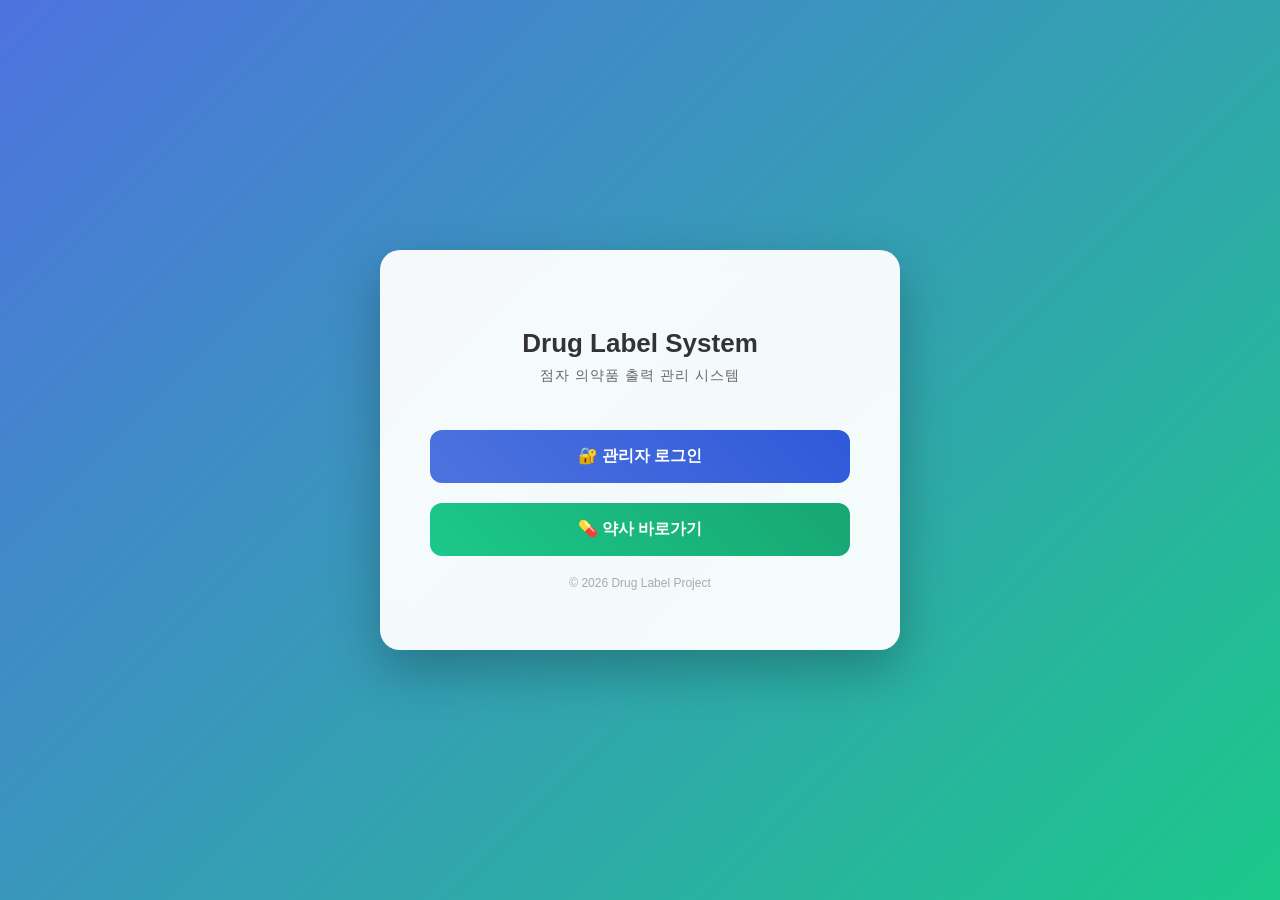
==== templates/index.html @ 6195b961 "MVP 단계 마무리" ====
<!DOCTYPE html>
<html lang="ko">
<head>
<meta charset="UTF-8">
<title>Drug Label System</title>

<style>
body {
    margin: 0;
    font-family: 'Pretendard', 'Segoe UI', sans-serif;
    background: linear-gradient(135deg, #4e73df, #1cc88a);
    display: flex;
    justify-content: center;
    align-items: center;
    height: 100vh;
    color: #333;
}

.container {
    background: rgba(255,255,255,0.95);
    padding: 60px 50px;
    border-radius: 20px;
    box-shadow: 0 20px 50px rgba(0,0,0,0.25);
    text-align: center;
    width: 420px;
    backdrop-filter: blur(10px);
}

h1 {
    margin-bottom: 8px;
    font-size: 26px;
    font-weight: 700;
}

.subtitle {
    margin-bottom: 45px;
    font-size: 14px;
    color: #666;
    letter-spacing: 1px;
}

.btn {
    display: block;
    width: 100%;
    padding: 16px;
    margin-bottom: 20px;
    border: none;
    border-radius: 12px;
    font-size: 16px;
    font-weight: 600;
    cursor: pointer;
    transition: all 0.25s ease;
}

.admin-btn {
    background: linear-gradient(45deg, #4e73df, #2e59d9);
    color: white;
}

.admin-btn:hover {
    transform: translateY(-3px);
    box-shadow: 0 10px 20px rgba(0,0,0,0.2);
}

.pharmacy-btn {
    background: linear-gradient(45deg, #1cc88a, #17a673);
    color: white;
}

.pharmacy-btn:hover {
    transform: translateY(-3px);
    box-shadow: 0 10px 20px rgba(0,0,0,0.2);
}

.footer {
    margin-top: 20px;
    font-size: 12px;
    color: #aaa;
}
</style>
</head>

<body>

<div class="container">
    <h1>Drug Label System</h1>
    <div class="subtitle">점자 의약품 출력 관리 시스템</div>

    <button class="btn admin-btn"
        onclick="location.href='/login'">
        🔐 관리자 로그인
    </button>

    <button class="btn pharmacy-btn"
        onclick="location.href='/pharmacy'">
        💊 약사 바로가기
    </button>

    <div class="footer">
        © 2026 Drug Label Project
    </div>
</div>

</body>
</html>
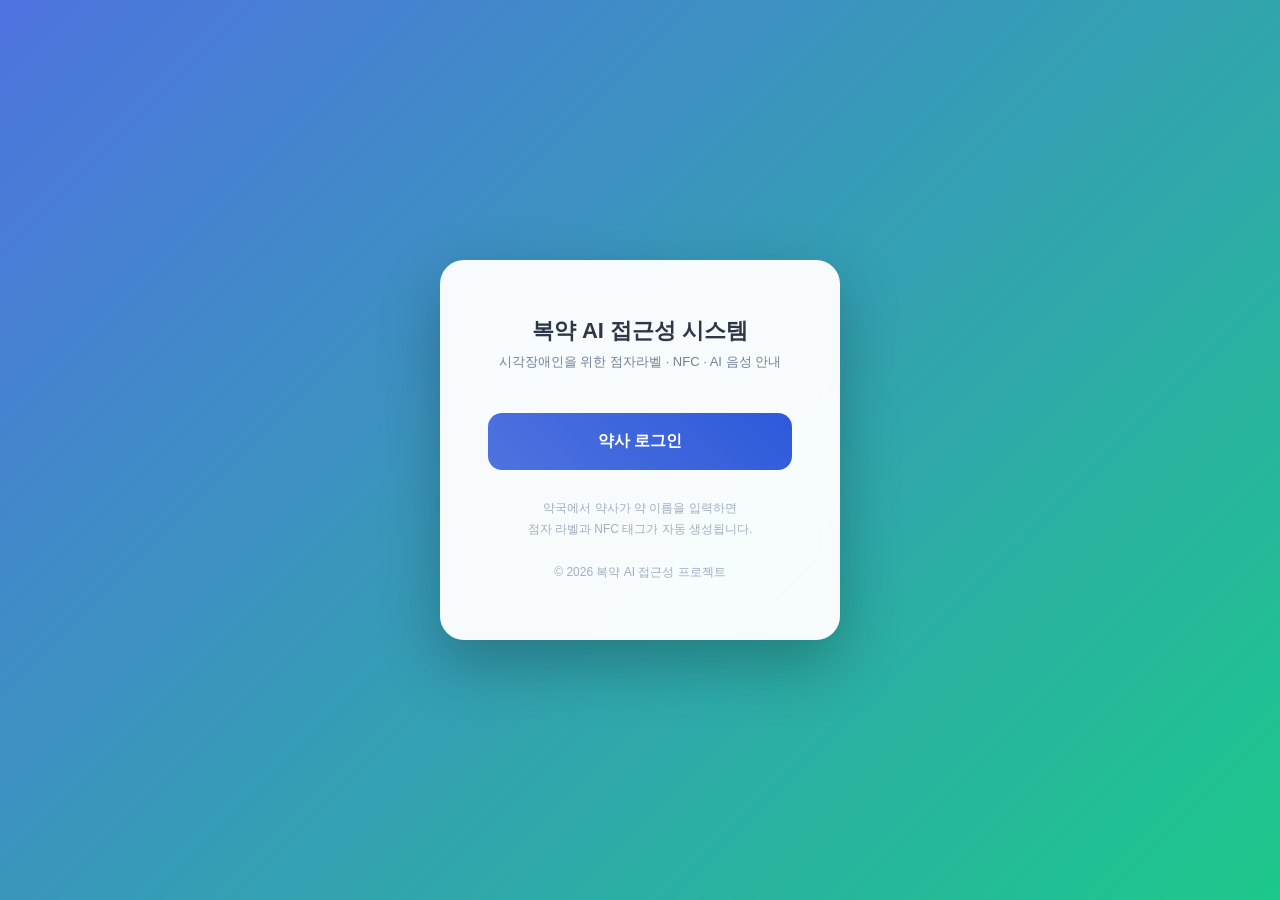
==== commit 07b63df4: "초기 커밋: 시각장애인 복약 AI 접근성 시스템 주요 기능: - 단일약 검색: 식약처 API 스마트 폴백 검색 (완전일치 → 접미사 제거 → 성분명) - 단일약 수동입력: 검색 실" ====
--- a/templates/index.html
+++ b/templates/index.html
@@ -1,105 +1,95 @@
-<!DOCTYPE html>
-<html lang="ko">
-<head>
-<meta charset="UTF-8">
-<title>Drug Label System</title>
-
-<style>
-body {
-    margin: 0;
-    font-family: 'Pretendard', 'Segoe UI', sans-serif;
-    background: linear-gradient(135deg, #4e73df, #1cc88a);
-    display: flex;
-    justify-content: center;
-    align-items: center;
-    height: 100vh;
-    color: #333;
-}
-
-.container {
-    background: rgba(255,255,255,0.95);
-    padding: 60px 50px;
-    border-radius: 20px;
-    box-shadow: 0 20px 50px rgba(0,0,0,0.25);
-    text-align: center;
-    width: 420px;
-    backdrop-filter: blur(10px);
-}
-
-h1 {
-    margin-bottom: 8px;
-    font-size: 26px;
-    font-weight: 700;
-}
-
-.subtitle {
-    margin-bottom: 45px;
-    font-size: 14px;
-    color: #666;
-    letter-spacing: 1px;
-}
-
-.btn {
-    display: block;
-    width: 100%;
-    padding: 16px;
-    margin-bottom: 20px;
-    border: none;
-    border-radius: 12px;
-    font-size: 16px;
-    font-weight: 600;
-    cursor: pointer;
-    transition: all 0.25s ease;
-}
-
-.admin-btn {
-    background: linear-gradient(45deg, #4e73df, #2e59d9);
-    color: white;
-}
-
-.admin-btn:hover {
-    transform: translateY(-3px);
-    box-shadow: 0 10px 20px rgba(0,0,0,0.2);
-}
-
-.pharmacy-btn {
-    background: linear-gradient(45deg, #1cc88a, #17a673);
-    color: white;
-}
-
-.pharmacy-btn:hover {
-    transform: translateY(-3px);
-    box-shadow: 0 10px 20px rgba(0,0,0,0.2);
-}
-
-.footer {
-    margin-top: 20px;
-    font-size: 12px;
-    color: #aaa;
-}
-</style>
-</head>
-
-<body>
-
-<div class="container">
-    <h1>Drug Label System</h1>
-    <div class="subtitle">점자 의약품 출력 관리 시스템</div>
-
-    <button class="btn admin-btn"
-        onclick="location.href='/login'">
-        🔐 관리자 로그인
-    </button>
-
-    <button class="btn pharmacy-btn"
-        onclick="location.href='/pharmacy'">
-        💊 약사 바로가기
-    </button>
-
-    <div class="footer">
-        © 2026 Drug Label Project
-    </div>
-</div>
-
-</body>
-</html>+<!DOCTYPE html>
+<html lang="ko">
+<head>
+<meta charset="UTF-8">
+<meta name="viewport" content="width=device-width, initial-scale=1.0">
+<title>시각장애인 복약 AI 접근성 시스템</title>
+<style>
+*, *::before, *::after { box-sizing: border-box; margin: 0; padding: 0; }
+
+body {
+    font-family: 'Pretendard', 'Segoe UI', sans-serif;
+    background: linear-gradient(135deg, #4e73df, #1cc88a);
+    display: flex;
+    justify-content: center;
+    align-items: center;
+    height: 100vh;
+    color: #333;
+}
+
+.container {
+    background: rgba(255,255,255,0.96);
+    padding: 56px 48px;
+    border-radius: 24px;
+    box-shadow: 0 24px 60px rgba(0,0,0,0.25);
+    text-align: center;
+    width: 400px;
+    backdrop-filter: blur(10px);
+}
+
+h1 {
+    font-size: 22px;
+    font-weight: 800;
+    margin-bottom: 6px;
+    color: #2d3748;
+}
+
+.subtitle {
+    font-size: 13px;
+    color: #718096;
+    margin-bottom: 40px;
+    line-height: 1.6;
+}
+
+.btn {
+    display: block;
+    width: 100%;
+    padding: 18px;
+    margin-bottom: 16px;
+    border: none;
+    border-radius: 14px;
+    font-size: 16px;
+    font-weight: 700;
+    cursor: pointer;
+    transition: all 0.25s ease;
+    text-decoration: none;
+    color: white;
+}
+
+.btn-pharmacist {
+    background: linear-gradient(45deg, #4e73df, #2e59d9);
+}
+.btn-pharmacist:hover {
+    transform: translateY(-3px);
+    box-shadow: 0 12px 24px rgba(78,115,223,0.35);
+}
+
+.footer {
+    margin-top: 28px;
+    font-size: 12px;
+    color: #a0aec0;
+    line-height: 1.8;
+}
+</style>
+</head>
+<body>
+
+<div class="container">
+    <h1>복약 AI 접근성 시스템</h1>
+    <div class="subtitle">
+        시각장애인을 위한 점자라벨 · NFC · AI 음성 안내
+    </div>
+
+    <a href="/login" class="btn btn-pharmacist">
+        약사 로그인
+    </a>
+
+    <div class="footer">
+        약국에서 약사가 약 이름을 입력하면<br>
+        점자 라벨과 NFC 태그가 자동 생성됩니다.<br><br>
+        © 2026 복약 AI 접근성 프로젝트
+    </div>
+</div>
+
+</body>
+</html>
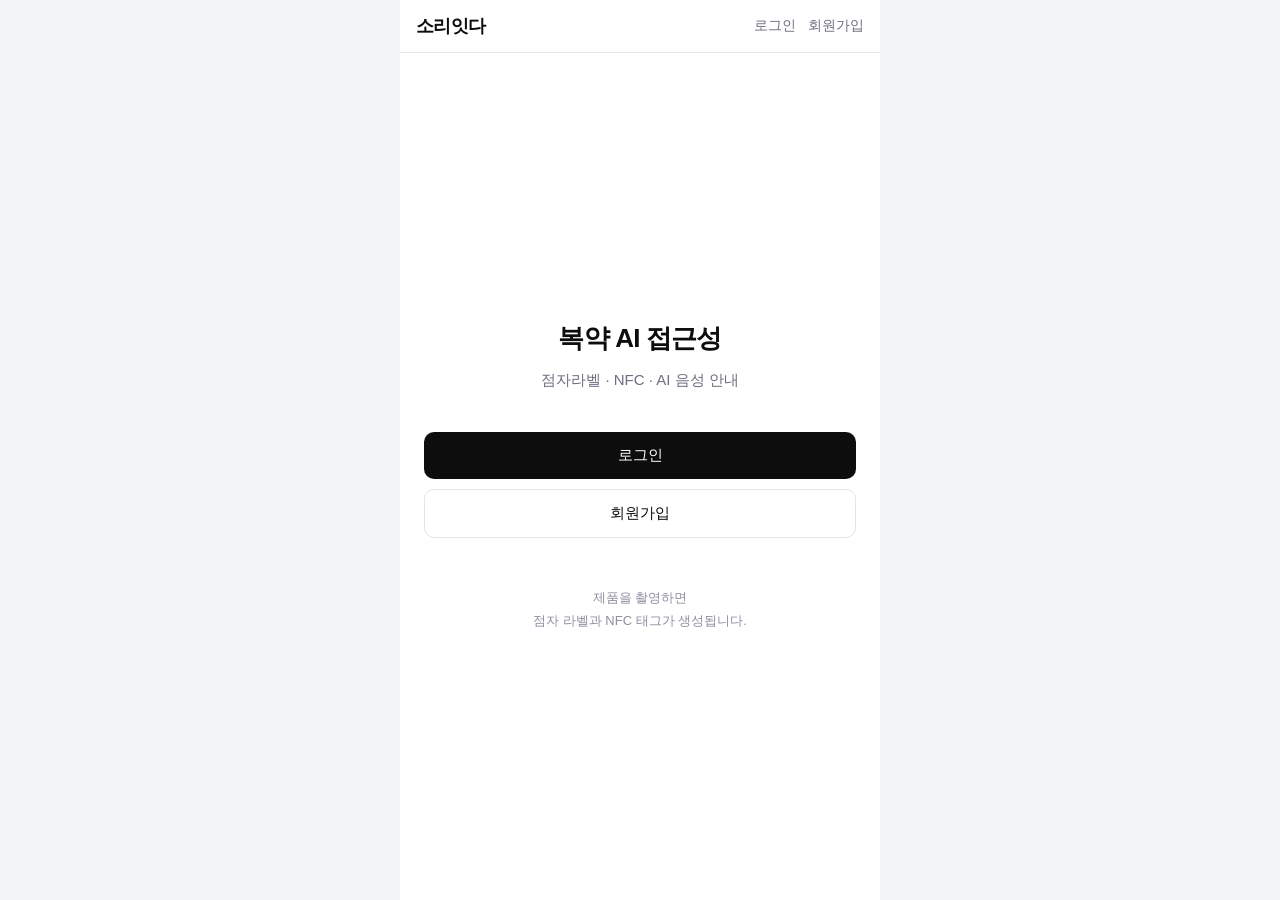
==== commit 2ef8686f: "소리잇다 v2: 촬영 식별·음성 확인·회원가입 및 UI 개선 카메라 촬영으로 약품/화장품을 식별하고 TTS·음성 확인 후 점자/NFC를 출력하는 흐름을 추가하고, 약국 용어 대신 " ====
--- a/templates/index.html
+++ b/templates/index.html
@@ -3,92 +3,152 @@
 <head>
 <meta charset="UTF-8">
 <meta name="viewport" content="width=device-width, initial-scale=1.0">
-<title>시각장애인 복약 AI 접근성 시스템</title>
+<title>소리잇다</title>
 <style>
 *, *::before, *::after { box-sizing: border-box; margin: 0; padding: 0; }
 
 body {
-    font-family: 'Pretendard', 'Segoe UI', sans-serif;
-    background: linear-gradient(135deg, #4e73df, #1cc88a);
-    display: flex;
-    justify-content: center;
-    align-items: center;
-    height: 100vh;
-    color: #333;
+    font-family: -apple-system, BlinkMacSystemFont, 'Segoe UI', 'Pretendard', sans-serif;
+    background: #f3f4f6;
+    color: #0d0d0d;
+    min-height: 100vh;
+    -webkit-font-smoothing: antialiased;
 }
 
-.container {
-    background: rgba(255,255,255,0.96);
-    padding: 56px 48px;
-    border-radius: 24px;
-    box-shadow: 0 24px 60px rgba(0,0,0,0.25);
+.app-shell {
+    max-width: 480px;
+    min-height: 100vh;
+    margin: 0 auto;
+    background: #ffffff;
+    display: flex;
+    flex-direction: column;
+}
+
+.topbar {
+    border-bottom: 1px solid #e5e5e5;
+    padding: 14px 16px;
+    display: flex;
+    justify-content: space-between;
+    align-items: center;
+}
+
+.logo {
+    font-size: 18px;
+    font-weight: 700;
+    letter-spacing: -0.03em;
+}
+
+.topbar-links {
+    display: flex;
+    gap: 12px;
+    font-size: 14px;
+}
+
+.topbar-links a {
+    color: #6e6e80;
+    text-decoration: none;
+}
+.topbar-links a:hover { color: #0d0d0d; }
+
+main {
+    flex: 1;
+    display: flex;
+    flex-direction: column;
+    align-items: center;
+    justify-content: center;
+    padding: 48px 24px;
     text-align: center;
-    width: 400px;
-    backdrop-filter: blur(10px);
 }
 
 h1 {
-    font-size: 22px;
-    font-weight: 800;
-    margin-bottom: 6px;
-    color: #2d3748;
+    font-size: 26px;
+    font-weight: 600;
+    letter-spacing: -0.03em;
+    margin-bottom: 12px;
 }
 
 .subtitle {
-    font-size: 13px;
-    color: #718096;
+    font-size: 15px;
+    color: #6e6e80;
+    line-height: 1.6;
     margin-bottom: 40px;
-    line-height: 1.6;
+}
+
+.actions {
+    width: 100%;
+    display: flex;
+    flex-direction: column;
+    gap: 10px;
 }
 
 .btn {
     display: block;
     width: 100%;
-    padding: 18px;
-    margin-bottom: 16px;
+    padding: 14px;
+    background: #0d0d0d;
+    color: #fff;
     border: none;
-    border-radius: 14px;
-    font-size: 16px;
-    font-weight: 700;
+    border-radius: 10px;
+    font-size: 15px;
+    font-weight: 500;
     cursor: pointer;
-    transition: all 0.25s ease;
     text-decoration: none;
-    color: white;
+    text-align: center;
+    transition: background 0.15s;
 }
+.btn:hover { background: #333; }
 
-.btn-pharmacist {
-    background: linear-gradient(45deg, #4e73df, #2e59d9);
+.btn-outline {
+    display: block;
+    width: 100%;
+    padding: 14px;
+    background: #fff;
+    color: #0d0d0d;
+    border: 1px solid #e5e5e5;
+    border-radius: 10px;
+    font-size: 15px;
+    font-weight: 500;
+    text-decoration: none;
+    text-align: center;
+    transition: background 0.15s;
 }
-.btn-pharmacist:hover {
-    transform: translateY(-3px);
-    box-shadow: 0 12px 24px rgba(78,115,223,0.35);
-}
+.btn-outline:hover { background: #fafafa; }
 
 .footer {
-    margin-top: 28px;
-    font-size: 12px;
-    color: #a0aec0;
+    margin-top: 48px;
+    font-size: 13px;
+    color: #8e8ea0;
     line-height: 1.8;
 }
 </style>
 </head>
 <body>
 
-<div class="container">
-    <h1>복약 AI 접근성 시스템</h1>
-    <div class="subtitle">
-        시각장애인을 위한 점자라벨 · NFC · AI 음성 안내
+<div class="app-shell">
+    <div class="topbar">
+        <div class="logo">소리잇다</div>
+        <div class="topbar-links">
+            <a href="/login">로그인</a>
+            <a href="/register">회원가입</a>
+        </div>
     </div>
 
-    <a href="/login" class="btn btn-pharmacist">
-        약사 로그인
-    </a>
+    <main>
+        <h1>복약 AI 접근성</h1>
+        <p class="subtitle">
+            점자라벨 · NFC · AI 음성 안내
+        </p>
 
-    <div class="footer">
-        약국에서 약사가 약 이름을 입력하면<br>
-        점자 라벨과 NFC 태그가 자동 생성됩니다.<br><br>
-        © 2026 복약 AI 접근성 프로젝트
-    </div>
+        <div class="actions">
+            <a href="/login" class="btn">로그인</a>
+            <a href="/register" class="btn-outline">회원가입</a>
+        </div>
+
+        <div class="footer">
+            제품을 촬영하면<br>
+            점자 라벨과 NFC 태그가 생성됩니다.
+        </div>
+    </main>
 </div>
 
 </body>
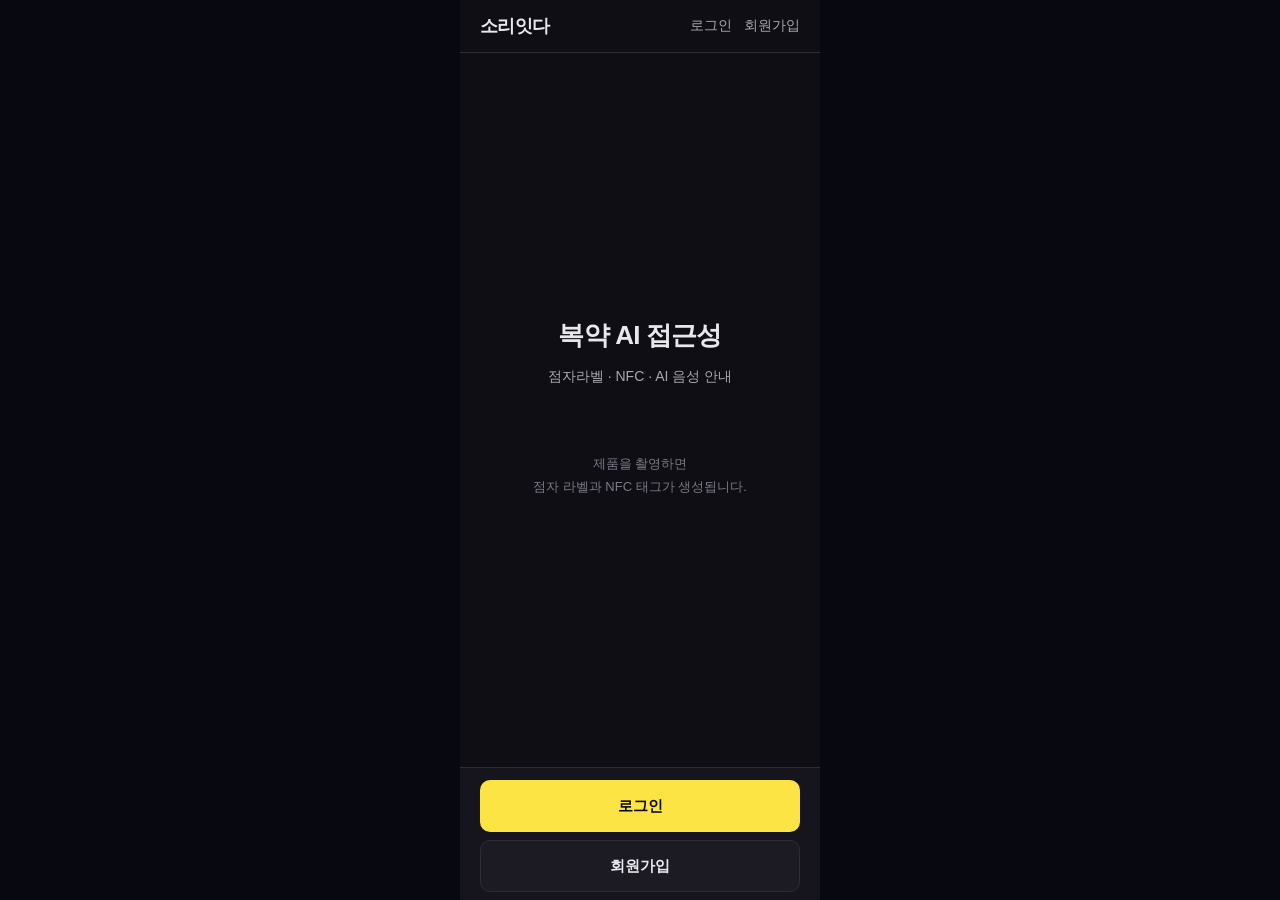
==== commit 1e7aef20: "제안서 기준 다크테마 UI와 하단 CTA 레이아웃 적용 공통 theme.css를 추가하고 전 페이지에 고대비 다크테마, Primary/Accent 컬러, Navigation→Con" ====
--- a/templates/index.html
+++ b/templates/index.html
@@ -4,151 +4,40 @@
 <meta charset="UTF-8">
 <meta name="viewport" content="width=device-width, initial-scale=1.0">
 <title>소리잇다</title>
-<style>
-*, *::before, *::after { box-sizing: border-box; margin: 0; padding: 0; }
-
-body {
-    font-family: -apple-system, BlinkMacSystemFont, 'Segoe UI', 'Pretendard', sans-serif;
-    background: #f3f4f6;
-    color: #0d0d0d;
-    min-height: 100vh;
-    -webkit-font-smoothing: antialiased;
-}
-
-.app-shell {
-    max-width: 480px;
-    min-height: 100vh;
-    margin: 0 auto;
-    background: #ffffff;
-    display: flex;
-    flex-direction: column;
-}
-
-.topbar {
-    border-bottom: 1px solid #e5e5e5;
-    padding: 14px 16px;
-    display: flex;
-    justify-content: space-between;
-    align-items: center;
-}
-
-.logo {
-    font-size: 18px;
-    font-weight: 700;
-    letter-spacing: -0.03em;
-}
-
-.topbar-links {
-    display: flex;
-    gap: 12px;
-    font-size: 14px;
-}
-
-.topbar-links a {
-    color: #6e6e80;
-    text-decoration: none;
-}
-.topbar-links a:hover { color: #0d0d0d; }
-
-main {
-    flex: 1;
-    display: flex;
-    flex-direction: column;
-    align-items: center;
-    justify-content: center;
-    padding: 48px 24px;
-    text-align: center;
-}
-
-h1 {
-    font-size: 26px;
-    font-weight: 600;
-    letter-spacing: -0.03em;
-    margin-bottom: 12px;
-}
-
-.subtitle {
-    font-size: 15px;
-    color: #6e6e80;
-    line-height: 1.6;
-    margin-bottom: 40px;
-}
-
-.actions {
-    width: 100%;
-    display: flex;
-    flex-direction: column;
-    gap: 10px;
-}
-
-.btn {
-    display: block;
-    width: 100%;
-    padding: 14px;
-    background: #0d0d0d;
-    color: #fff;
-    border: none;
-    border-radius: 10px;
-    font-size: 15px;
-    font-weight: 500;
-    cursor: pointer;
-    text-decoration: none;
-    text-align: center;
-    transition: background 0.15s;
-}
-.btn:hover { background: #333; }
-
-.btn-outline {
-    display: block;
-    width: 100%;
-    padding: 14px;
-    background: #fff;
-    color: #0d0d0d;
-    border: 1px solid #e5e5e5;
-    border-radius: 10px;
-    font-size: 15px;
-    font-weight: 500;
-    text-decoration: none;
-    text-align: center;
-    transition: background 0.15s;
-}
-.btn-outline:hover { background: #fafafa; }
-
-.footer {
-    margin-top: 48px;
-    font-size: 13px;
-    color: #8e8ea0;
-    line-height: 1.8;
-}
-</style>
+<link rel="stylesheet" href="/static/css/theme.css">
 </head>
 <body>
 
 <div class="app-shell">
-    <div class="topbar">
+    <header class="app-header">
         <div class="logo">소리잇다</div>
         <div class="topbar-links">
             <a href="/login">로그인</a>
             <a href="/register">회원가입</a>
         </div>
-    </div>
+    </header>
 
-    <main>
+    <main class="hero-main">
         <h1>복약 AI 접근성</h1>
         <p class="subtitle">
             점자라벨 · NFC · AI 음성 안내
         </p>
-
-        <div class="actions">
-            <a href="/login" class="btn">로그인</a>
-            <a href="/register" class="btn-outline">회원가입</a>
-        </div>
-
-        <div class="footer">
+        <p class="footer-note">
             제품을 촬영하면<br>
             점자 라벨과 NFC 태그가 생성됩니다.
+        </p>
+    </main>
+
+    <footer class="bottom-dock">
+        <div class="cta-zone">
+            <div class="cta-row">
+                <a href="/login" class="btn btn-accent btn-link">로그인</a>
+            </div>
+            <div class="cta-row">
+                <a href="/register" class="btn btn-secondary btn-link">회원가입</a>
+            </div>
         </div>
-    </main>
+    </footer>
 </div>
 
 </body>
--- a/static/css/theme.css
+++ b/static/css/theme.css
@@ -0,0 +1,356 @@
+/* 소리잇다 — 다크테마 · 고대비 (제안서 기준) */
+
+:root {
+    --gray-000: #0f0e15;
+    --gray-010: #16151e;
+    --gray-020: #1c1b24;
+    --gray-030: #232228;
+    --gray-040: #2e2d36;
+    --gray-050: #3a3944;
+    --gray-060: #52515c;
+    --gray-070: #7a7985;
+    --gray-080: #a8a7b0;
+    --gray-090: #e8e8ec;
+
+    --primary: #1f57e7;
+    --primary-hover: #1848c4;
+    --secondary: #ffffff;
+    --accent: #fce444;
+    --accent-text: #0f0e15;
+
+    --danger: #f87171;
+    --success: #4ade80;
+
+    --bg: var(--gray-000);
+    --page-bg: #080810;
+    --surface: var(--gray-020);
+    --surface-raised: var(--gray-030);
+    --border: var(--gray-040);
+    --text: var(--gray-090);
+    --text-secondary: var(--gray-080);
+    --text-muted: var(--gray-070);
+
+    --shell-width: 360px;
+    --radius: 10px;
+    --dock-height: 160px;
+    --focus-ring: 0 0 0 3px rgba(31, 87, 231, 0.55);
+}
+
+*, *::before, *::after { box-sizing: border-box; margin: 0; padding: 0; }
+
+body {
+    font-family: -apple-system, BlinkMacSystemFont, 'Segoe UI', 'Pretendard', sans-serif;
+    background: var(--page-bg);
+    min-height: 100vh;
+    color: var(--text);
+    -webkit-font-smoothing: antialiased;
+}
+
+a { color: var(--primary); }
+a:focus-visible { outline: none; box-shadow: var(--focus-ring); border-radius: 4px; }
+
+.app-shell {
+    max-width: var(--shell-width);
+    min-height: 100vh;
+    margin: 0 auto;
+    background: var(--bg);
+    display: flex;
+    flex-direction: column;
+    position: relative;
+}
+
+/* ── Navigation ── */
+.app-header,
+.topbar {
+    background: var(--bg);
+    border-bottom: 1px solid var(--border);
+    padding: 14px 20px;
+    display: flex;
+    justify-content: space-between;
+    align-items: center;
+    position: sticky;
+    top: 0;
+    z-index: 20;
+    flex-shrink: 0;
+}
+
+.logo {
+    font-size: 18px;
+    font-weight: 700;
+    letter-spacing: -0.03em;
+    color: var(--text);
+    text-decoration: none;
+}
+
+.header-link,
+.logout-btn,
+.topbar a.link {
+    background: transparent;
+    border: none;
+    color: var(--text-secondary);
+    padding: 6px 0;
+    font-size: 14px;
+    text-decoration: none;
+    cursor: pointer;
+}
+.header-link:hover,
+.logout-btn:hover,
+.topbar a.link:hover { color: var(--text); }
+
+.topbar-links {
+    display: flex;
+    gap: 12px;
+    font-size: 14px;
+}
+.topbar-links a {
+    color: var(--text-secondary);
+    text-decoration: none;
+}
+.topbar-links a:hover { color: var(--text); }
+
+/* ── Contents ── */
+.app-main,
+main.app-main {
+    flex: 1;
+    display: flex;
+    flex-direction: column;
+    overflow-y: auto;
+    padding-bottom: var(--dock-height);
+}
+
+.page-section {
+    padding: 20px;
+}
+
+.page-section h1,
+.page-section h2 {
+    font-size: 20px;
+    font-weight: 600;
+    letter-spacing: -0.02em;
+    margin-bottom: 8px;
+    color: var(--text);
+}
+
+.page-desc,
+.card-desc,
+.desc,
+.subtitle {
+    font-size: 14px;
+    color: var(--text-secondary);
+    line-height: 1.6;
+    margin-bottom: 16px;
+}
+
+/* ── Forms ── */
+label,
+.field-label {
+    display: block;
+    font-size: 13px;
+    font-weight: 500;
+    color: var(--text-secondary);
+    margin-bottom: 6px;
+}
+
+.field { margin-bottom: 16px; }
+
+input[type="text"],
+input[type="password"],
+input[type="number"],
+input[type="email"],
+textarea,
+.search-input,
+.field-input {
+    width: 100%;
+    padding: 12px 14px;
+    border: 1px solid var(--border);
+    border-radius: var(--radius);
+    font-size: 15px;
+    outline: none;
+    background: var(--surface);
+    color: var(--text);
+    font-family: inherit;
+    transition: border-color 0.15s;
+}
+input::placeholder,
+textarea::placeholder { color: var(--text-muted); }
+input:focus,
+textarea:focus {
+    border-color: var(--primary);
+    box-shadow: var(--focus-ring);
+}
+
+/* ── Buttons ── */
+.btn {
+    padding: 14px 18px;
+    border: none;
+    border-radius: var(--radius);
+    font-size: 15px;
+    font-weight: 600;
+    cursor: pointer;
+    transition: background 0.15s, transform 0.1s;
+    white-space: nowrap;
+    font-family: inherit;
+}
+.btn:disabled { opacity: 0.45; cursor: not-allowed; }
+.btn:focus-visible { outline: none; box-shadow: var(--focus-ring); }
+
+.btn-primary {
+    background: var(--primary);
+    color: var(--secondary);
+}
+.btn-primary:hover:not(:disabled) { background: var(--primary-hover); }
+
+.btn-accent {
+    background: var(--accent);
+    color: var(--accent-text);
+}
+.btn-accent:hover:not(:disabled) { filter: brightness(0.95); }
+
+.btn-secondary,
+.btn-outline {
+    background: var(--surface);
+    color: var(--text);
+    border: 1px solid var(--border);
+}
+.btn-secondary:hover:not(:disabled),
+.btn-outline:hover:not(:disabled) { background: var(--surface-raised); }
+
+.btn-negative {
+    background: var(--gray-040);
+    color: var(--text);
+    border: 1px solid var(--border);
+}
+.btn-negative:hover:not(:disabled) { background: var(--gray-050); }
+
+.btn-block { width: 100%; display: block; text-align: center; }
+
+.btn-link {
+    display: inline-block;
+    padding: 14px 18px;
+    border-radius: var(--radius);
+    font-size: 15px;
+    font-weight: 600;
+    text-decoration: none;
+    text-align: center;
+}
+
+/* ── Bottom dock (CTA + Tab bar) ── */
+.bottom-dock {
+    position: fixed;
+    bottom: 0;
+    left: 50%;
+    transform: translateX(-50%);
+    width: 100%;
+    max-width: var(--shell-width);
+    background: var(--gray-010);
+    border-top: 1px solid var(--border);
+    z-index: 30;
+    padding-bottom: env(safe-area-inset-bottom, 0);
+}
+
+.cta-zone {
+    padding: 12px 20px 8px;
+    display: flex;
+    flex-direction: column;
+    gap: 8px;
+}
+
+.cta-row {
+    display: flex;
+    gap: 8px;
+}
+.cta-row .btn { flex: 1; min-height: 52px; }
+.cta-row .btn-link { flex: 1; min-height: 52px; display: flex; align-items: center; justify-content: center; }
+
+.cta-row.hidden { display: none; }
+
+/* Tab bar */
+.mode-tabs {
+    display: flex;
+    border-top: 1px solid var(--border);
+    background: var(--gray-010);
+}
+
+.mode-tab {
+    flex: 1;
+    padding: 12px 8px;
+    border: none;
+    background: transparent;
+    color: var(--text-muted);
+    font-size: 13px;
+    font-weight: 600;
+    cursor: pointer;
+    transition: color 0.15s, background 0.15s;
+    border-top: 2px solid transparent;
+    font-family: inherit;
+}
+.mode-tab.active {
+    color: var(--accent);
+    border-top-color: var(--accent);
+    background: var(--gray-020);
+}
+.mode-tab:hover:not(.active) { color: var(--text-secondary); }
+.mode-tab:focus-visible { outline: none; box-shadow: inset var(--focus-ring); }
+
+/* ── Status ── */
+.status-bar {
+    display: none;
+    padding: 12px 14px;
+    border-radius: var(--radius);
+    font-size: 13px;
+    font-weight: 500;
+    margin-top: 12px;
+    border: 1px solid var(--border);
+}
+.status-bar.loading { background: var(--surface); color: var(--text-secondary); }
+.status-bar.success { background: var(--gray-020); color: var(--success); border-color: rgba(74, 222, 128, 0.35); }
+.status-bar.error { background: #2a1518; color: var(--danger); border-color: rgba(248, 113, 113, 0.35); }
+
+.error-text { color: var(--danger); font-size: 13px; margin-top: 16px; }
+.success-text { color: var(--success); font-size: 13px; margin-top: 16px; }
+
+.footer-link {
+    margin-top: 24px;
+    font-size: 14px;
+    color: var(--text-secondary);
+    text-align: center;
+}
+.footer-link a {
+    color: var(--accent);
+    text-decoration: none;
+    font-weight: 600;
+}
+
+/* ── Home hero ── */
+.hero-main {
+    flex: 1;
+    display: flex;
+    flex-direction: column;
+    align-items: center;
+    justify-content: center;
+    padding: 48px 20px;
+    text-align: center;
+    padding-bottom: calc(var(--dock-height) + 24px);
+}
+
+.hero-main h1 {
+    font-size: 26px;
+    font-weight: 600;
+    letter-spacing: -0.03em;
+    margin-bottom: 12px;
+}
+
+.actions {
+    width: 100%;
+    display: flex;
+    flex-direction: column;
+    gap: 10px;
+    margin-top: 8px;
+}
+
+.footer-note {
+    margin-top: 48px;
+    font-size: 13px;
+    color: var(--text-muted);
+    line-height: 1.8;
+}
